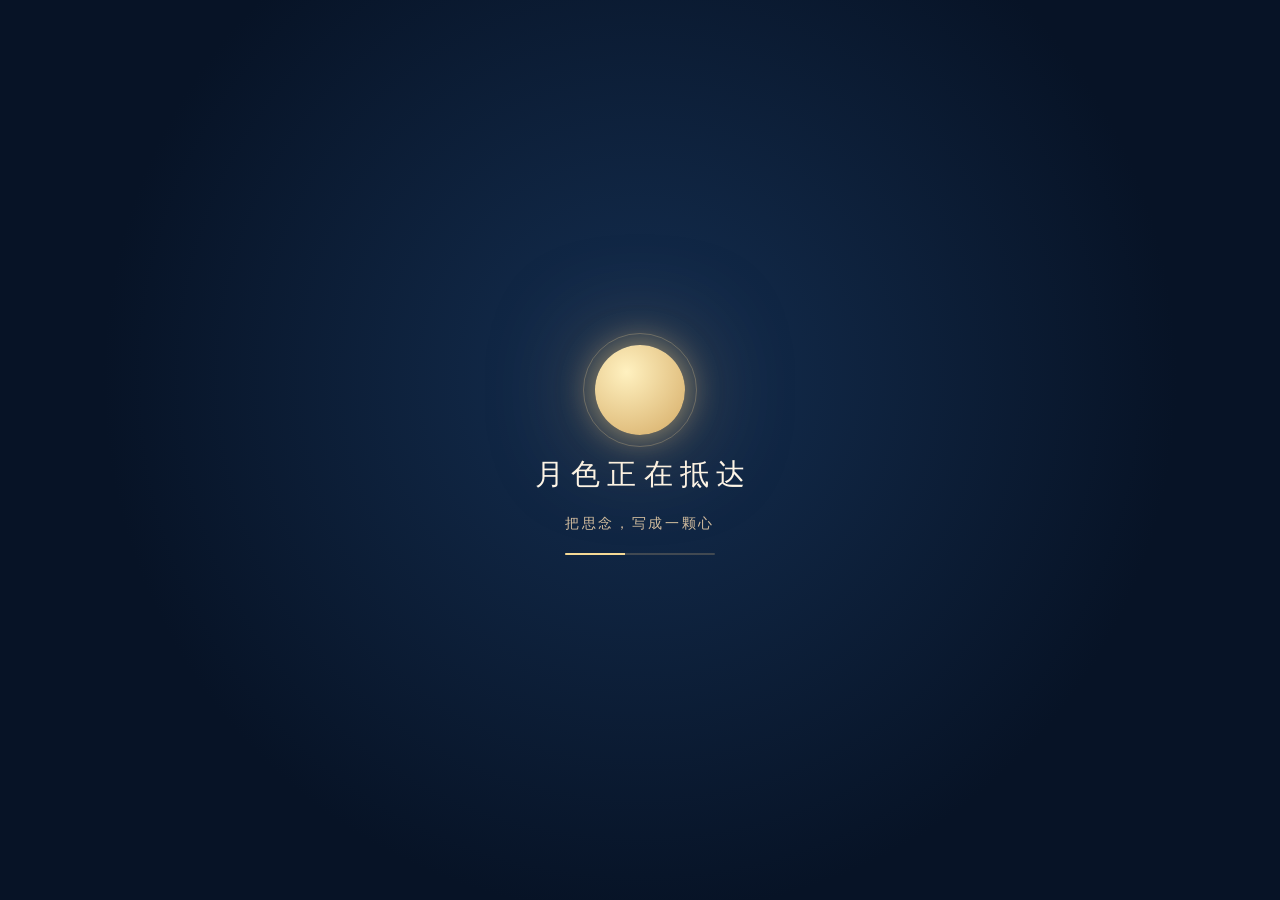
==== mid-autumn-heart/index.html @ 9abc3d29 "Add Mid-Autumn greeting heart site" ====
<!doctype html>
<html lang="zh-CN">
<head>
  <meta charset="utf-8">
  <meta name="viewport" content="width=device-width, initial-scale=1, viewport-fit=cover">
  <meta name="theme-color" content="#071326">
  <meta name="description" content="一轮明月，一颗由中秋祝福组成的心。把这份团圆与思念送给你。">
  <title>月满心间 · 中秋祝福</title>
  <link rel="icon" type="image/svg+xml" href="data:image/svg+xml,%3Csvg xmlns='http://www.w3.org/2000/svg' viewBox='0 0 64 64'%3E%3Crect width='64' height='64' rx='16' fill='%23071326'/%3E%3Ccircle cx='32' cy='32' r='21' fill='%23f6d894'/%3E%3Cpath d='M25 19a19 19 0 1 0 20 29A22 22 0 0 1 25 19Z' fill='%23071326'/%3E%3C/svg%3E">
  <style>
    :root{color-scheme:dark;font-family:"Microsoft YaHei","PingFang SC","Noto Sans CJK SC",system-ui,sans-serif;background:#071326;color:#fff7e9}
    *{box-sizing:border-box}
    html,body{margin:0;min-height:100%}
    body{overflow-x:hidden;background:radial-gradient(ellipse 75% 52% at 50% 41%,#173257 0%,#0b1b34 53%,#071326 100%)}
    button{font:inherit}
    .sky{position:fixed;inset:0;overflow:hidden;pointer-events:none;z-index:0}
    .sky:before,.sky:after{content:"";position:absolute;inset:0;background-image:radial-gradient(2px 2px at 9% 16%,#fff6d9 60%,transparent 100%),radial-gradient(2px 2px at 82% 12%,#fff6d9 60%,transparent 100%),radial-gradient(1px 1px at 31% 30%,#fff 70%,transparent 100%),radial-gradient(2px 2px at 63% 64%,#ffe8ad 60%,transparent 100%),radial-gradient(1px 1px at 91% 76%,#fff 70%,transparent 100%),radial-gradient(2px 2px at 16% 79%,#fff2c7 60%,transparent 100%);background-size:390px 490px;opacity:.48;animation:stars 8s ease-in-out infinite alternate}
    .sky:after{transform:translate(100px,150px) scale(.85);opacity:.24;animation-delay:-4s}
    @keyframes stars{to{opacity:.85;transform:translateY(-9px)}}
    .page{position:relative;z-index:1;min-height:100svh;display:flex;align-items:center;justify-content:center;padding:max(22px,env(safe-area-inset-top)) 18px max(24px,env(safe-area-inset-bottom))}
    .experience{width:min(100%,950px);min-height:min(780px,calc(100svh - 44px));display:flex;flex-direction:column;align-items:center;text-align:center;position:relative}
    .eyebrow{font-size:12px;letter-spacing:.45em;color:#e8ca8c;opacity:.82;margin:0 0 8px;padding-left:.45em}
    h1{font-family:"STKaiti","KaiTi","Kaiti SC",serif;font-size:clamp(38px,6vw,66px);font-weight:500;letter-spacing:.16em;margin:0;padding-left:.16em;text-shadow:0 3px 24px #d4a65077}
    .subtitle{font-size:clamp(13px,2vw,16px);letter-spacing:.2em;color:#e7d6bd;margin:9px 0 0}
    .scene{position:relative;width:min(100%,620px);height:clamp(400px,56vw,510px);margin:auto 0 8px;isolation:isolate}
    .halo{position:absolute;left:50%;top:44%;width:65%;aspect-ratio:1;transform:translate(-50%,-50%);border-radius:50%;background:radial-gradient(circle,#f2dca92e,transparent 68%);filter:blur(12px)}
    .moon{position:absolute;z-index:0;top:5%;left:50%;width:clamp(76px,14vw,126px);aspect-ratio:1;border-radius:50%;transform:translateX(-50%);background:radial-gradient(circle at 36% 31%,#fff4cb,#e9c877 60%,#a47a4b);box-shadow:0 0 24px #f5d99199,0 0 96px #f2cc6d5e;opacity:.86;animation:moon-glow 5s ease-in-out infinite alternate}
    .moon:after{content:"";position:absolute;inset:12% 20% 29% 16%;border-radius:50%;box-shadow:14px 5px 0 7px #e4c07833,31px 24px 0 -1px #ffe9aa36;opacity:.55}
    @keyframes moon-glow{to{box-shadow:0 0 35px #f5d991bb,0 0 115px #f2cc6d7e;transform:translateX(-50%) translateY(-5px)}}
    .heart{position:absolute;inset:0;z-index:2;filter:drop-shadow(0 5px 20px #ff918044)}
    .wish{--r:0deg;position:absolute;left:var(--x);top:var(--y);min-width:68px;max-width:112px;padding:5px 8px;border:1px solid #ffffff71;border-radius:8px;background:var(--bg);color:var(--ink);font-size:clamp(10px,1.65vw,13px);font-weight:700;line-height:1.15;white-space:nowrap;box-shadow:0 4px 13px #06102075,inset 0 1px 0 #ffffffa0;opacity:0;transform:translate(calc(-50% + var(--dx)),calc(-50% + var(--dy))) rotate(calc(var(--r) * 2)) scale(.28);transition:transform .8s cubic-bezier(.17,.85,.25,1.28),opacity .55s ease;transition-delay:var(--delay);will-change:transform,opacity}
    .wish.show{opacity:1;transform:translate(-50%,-50%) rotate(var(--r)) scale(1)}
    .wish.show:hover{z-index:3;transform:translate(-50%,-50%) rotate(0deg) scale(1.12)}
    .wish.pulse{animation:float 3.8s ease-in-out infinite alternate;animation-delay:var(--float-delay)}
    @keyframes float{to{translate:0 -5px;filter:brightness(1.08)}}
    .center-line{position:absolute;z-index:1;top:50%;left:50%;transform:translate(-50%,-50%);width:72%;font-family:"STKaiti","KaiTi","Kaiti SC",serif;font-size:clamp(17px,3.4vw,26px);letter-spacing:.12em;line-height:1.7;color:#fff5d6;text-shadow:0 2px 10px #09192b,0 0 22px #ffcd86;opacity:0;transition:opacity 1.2s ease;pointer-events:none}
    .center-line.show{opacity:1}
    .center-line span{display:block;font-size:.65em;color:#f4dcb0;letter-spacing:.25em}
    .bottom{position:relative;width:100%;display:flex;flex-direction:column;align-items:center;gap:18px;margin-top:auto}
    .featured{height:53px;margin:0;display:grid;place-items:center;font-family:"STKaiti","KaiTi","Kaiti SC",serif;font-size:clamp(19px,3vw,26px);letter-spacing:.08em;color:#ffe7b5;transition:opacity .35s ease,transform .35s ease;text-shadow:0 0 18px #e6aa6877}
    .featured.changing{opacity:0;transform:translateY(8px)}
    .controls{display:flex;gap:12px;justify-content:center;flex-wrap:wrap}
    .control{display:inline-flex;align-items:center;justify-content:center;gap:9px;min-width:126px;min-height:43px;padding:9px 17px;border-radius:999px;border:1px solid #e5c98673;background:#fff5dc13;color:#f8e7c5;cursor:pointer;backdrop-filter:blur(8px);transition:background .2s,transform .2s,border-color .2s}
    .control:hover{background:#f8e1ad30;border-color:#f7d994;transform:translateY(-2px)}
    .control:focus-visible{outline:2px solid #ffe7a5;outline-offset:3px}
    .control svg{width:19px;height:19px;fill:none;stroke:currentColor;stroke-width:1.8;stroke-linecap:round;stroke-linejoin:round}
    .hint{margin:0;color:#baa98f;font-size:12px;letter-spacing:.08em}
    .veil{position:fixed;inset:0;z-index:10;background:radial-gradient(circle at 50% 42%,#142e50,#071326 65%);display:flex;flex-direction:column;align-items:center;justify-content:center;gap:20px;text-align:center;transition:opacity .9s ease,visibility .9s ease}
    .veil.hide{opacity:0;visibility:hidden;pointer-events:none}
    .load-moon{width:90px;height:90px;border-radius:50%;background:radial-gradient(circle at 35% 30%,#fff1c0,#d5ab65);box-shadow:0 0 35px #ffdb8a99,0 0 100px #c3915580;position:relative;animation:loading 2s ease-in-out infinite}
    .load-moon:after{content:"";position:absolute;inset:-12px;border:1px solid #f3d29842;border-radius:50%;animation:ring 2s ease-in-out infinite}
    @keyframes loading{50%{transform:scale(1.09)}}
    @keyframes ring{50%{transform:scale(1.15);opacity:.35}}
    .veil strong{font-family:"STKaiti","KaiTi","Kaiti SC",serif;font-size:29px;letter-spacing:.25em;font-weight:500;padding-left:.25em}
    .veil p{margin:0;color:#d2bd9f;font-size:14px;letter-spacing:.19em}
    .progress{width:150px;height:2px;background:#e5c4863b;overflow:hidden;border-radius:2px}
    .progress:after{content:"";display:block;width:40%;height:100%;background:#f5d995;animation:progress 1.7s ease-in-out infinite}
    @keyframes progress{from{transform:translateX(-100%)}to{transform:translateX(375%)}}
    @media(max-width:600px){.page{padding:24px 8px 20px}.experience{min-height:calc(100svh - 44px)}.scene{height:min(55svh,470px);min-height:330px;margin:15px 0 2px}.moon{top:6%}.wish{min-width:55px;max-width:90px;padding:4px 5px;font-size:10px;border-radius:6px}.center-line{font-size:17px;top:51%}.featured{height:50px;font-size:20px}.bottom{gap:10px}.hint{font-size:11px}.controls{gap:9px}.control{min-width:118px;font-size:13px;padding:8px 13px}}
    @media(max-height:700px){.scene{height:340px;min-height:300px}.experience{min-height:calc(100svh - 40px)}.eyebrow{margin-bottom:2px}.subtitle{margin-top:3px}.bottom{gap:7px}}
    @media(prefers-reduced-motion:reduce){*,*:before,*:after{animation-duration:.01ms!important;animation-iteration-count:1!important;transition-duration:.01ms!important}.wish{opacity:1;transform:translate(-50%,-50%) rotate(var(--r))}.center-line{opacity:1}}
  </style>
</head>
<body>
  <div class="sky" aria-hidden="true"></div>
  <div class="veil" id="veil" aria-live="polite">
    <div class="load-moon" aria-hidden="true"></div>
    <strong>月色正在抵达</strong>
    <p>把思念，写成一颗心</p>
    <div class="progress" aria-hidden="true"></div>
  </div>
  <main class="page">
    <div class="experience">
      <header>
        <p class="eyebrow">MID-AUTUMN FESTIVAL</p>
        <h1>月满心间</h1>
        <p class="subtitle">一颗心，盛满今夜的祝福</p>
      </header>
      <section class="scene" aria-label="逐渐形成爱心形状的中秋祝福语">
        <div class="halo" aria-hidden="true"></div>
        <div class="moon" aria-hidden="true"></div>
        <div class="heart" id="heart" aria-hidden="true"></div>
        <div class="center-line" id="centerLine">但愿人长久<span>千里共婵娟</span></div>
      </section>
      <div class="bottom">
        <p class="featured" id="featured" aria-live="polite">愿月圆，愿人圆，愿心愿皆圆</p>
        <div class="controls">
          <button class="control" id="replay" type="button" aria-label="重新播放爱心祝福动画"><svg viewBox="0 0 24 24" aria-hidden="true"><path d="M4 11a8 8 0 1 1 2.3 6M4 5v6h6"/></svg>再看一次</button>
          <button class="control" id="sound" type="button" aria-pressed="false"><svg viewBox="0 0 24 24" aria-hidden="true"><path d="M11 5 6 9H3v6h3l5 4V5ZM16 9l5 6m0-6-5 6"/></svg><span>开启音效</span></button>
        </div>
        <p class="hint">轻触开启音效 · 把这轮明月送给想念的人</p>
      </div>
    </div>
  </main>
  <script>
    const greetings = [
      '中秋快乐','花好月圆','阖家团圆','月圆人安','平安喜乐','岁岁团圆','月满中秋','喜乐常伴',
      '所愿皆圆','人间好时节','一切顺遂','幸福安康','团团圆圆','月光予你','万事胜意','心有归处',
      '良辰美景','千里共婵娟','长长久久','思念如月','佳节安康','灯火可亲','团圆有时','月色温柔',
      '日日皆欢喜','家人常相伴','心愿都实现','共赏今宵月','月明情更浓','好景常在','团圆美满','自在欢喜',
      '月下皆故人','平安常相随','月色映归途','年年有今夕','好梦皆成真','笑意盈盈','此夜最团圆','山海皆可赴',
      '月光照万家','念念有回响','月圆情意浓','喜乐又一年','把酒话团圆','愿你皆如意','人间小团圆','同看一轮月'
    ];
    const featuredLines = [
      '愿月圆，愿人圆，愿心愿皆圆',
      '今夜月明，把最好的祝福送给你',
      '无论相隔多远，我们共赏一轮月',
      '愿所念之人平安，所盼之事圆满',
      '中秋快乐，岁岁年年常团圆'
    ];
    const colors = [
      ['#ffe8b2','#533620'],['#ffd2ca','#66333b'],['#d8eaff','#264366'],['#d8f4df','#2c5940'],
      ['#f5d8ff','#583760'],['#fff0c8','#63452b'],['#d8f0f4','#315a60']
    ];
    const heart = document.getElementById('heart');
    const veil = document.getElementById('veil');
    const centerLine = document.getElementById('centerLine');
    const featured = document.getElementById('featured');
    const soundButton = document.getElementById('sound');
    let audioContext, soundOn = false, currentRun = 0, timers = [], featureTimer, featureIndex = 0;
    const reduceMotion = matchMedia('(prefers-reduced-motion: reduce)').matches;

    function setTimer(fn, delay){const id=setTimeout(fn,delay);timers.push(id);return id}
    function clearRun(){timers.forEach(clearTimeout);timers=[];clearInterval(featureTimer)}
    function points(){
      const all=[];
      // The classic parametric heart, with two offset rows of wishes for the layered effect.
      for(let ring=0;ring<2;ring++){
        const count=ring===0?24:10;
        for(let i=0;i<count;i++){
          const t=(i/count)*Math.PI*2+(ring?Math.PI/count:0);
          const x=16*Math.pow(Math.sin(t),3);
          const y=13*Math.cos(t)-5*Math.cos(2*t)-2*Math.cos(3*t)-Math.cos(4*t);
          const scale=ring===0?1:.81;
          all.push({x:50+x*scale*2.05,y:49-y*scale*2.02,ring,i});
        }
      }
      return all;
    }
    const locations=points().sort((a,b)=>a.y-b.y || a.x-b.x);
    locations.forEach((point,index)=>{
      const tag=document.createElement('span');
      const palette=colors[(index*3+Math.floor(index/5))%colors.length];
      tag.className='wish';tag.textContent=greetings[index];
      tag.style.setProperty('--x',point.x+'%');tag.style.setProperty('--y',point.y+'%');
      tag.style.setProperty('--dx',((index%4-1.5)*115)+'px');
      tag.style.setProperty('--dy',(index%3===0?-175:175)+'px');
      tag.style.setProperty('--r',((index%7)-3)*3+'deg');
      tag.style.setProperty('--bg',palette[0]);tag.style.setProperty('--ink',palette[1]);
      tag.style.setProperty('--float-delay',-(index%9)*.4+'s');
      heart.appendChild(tag);
    });
    const tags=[...heart.children];
    function chime(note=0){
      if(!soundOn)return;
      try{
        audioContext ||= new (window.AudioContext||window.webkitAudioContext)();
        if(audioContext.state==='suspended')audioContext.resume();
        const now=audioContext.currentTime;
        const oscillator=audioContext.createOscillator();
        const gain=audioContext.createGain();
        oscillator.type='sine';oscillator.frequency.setValueAtTime([523.25,659.25,783.99,1046.5][note%4],now);
        gain.gain.setValueAtTime(.0001,now);gain.gain.exponentialRampToValueAtTime(.045,now+.02);gain.gain.exponentialRampToValueAtTime(.0001,now+.75);
        oscillator.connect(gain).connect(audioContext.destination);oscillator.start(now);oscillator.stop(now+.78);
      }catch(e){soundOn=false;updateSoundButton()}
    }
    function play(){
      clearRun();const run=++currentRun;centerLine.classList.remove('show');
      tags.forEach(tag=>{tag.classList.remove('show','pulse');tag.style.setProperty('--delay','0ms')});
      // Let the browser paint the reset state before beginning another reveal.
      requestAnimationFrame(()=>requestAnimationFrame(()=>{
        if(run!==currentRun)return;
        tags.forEach((tag,index)=>{
          setTimer(()=>{if(run!==currentRun)return;tag.classList.add('show');if(index%6===0)chime(index/6|0)},reduceMotion?0:index*64);
        });
        setTimer(()=>{centerLine.classList.add('show');tags.forEach(tag=>tag.classList.add('pulse'));chime(3)},reduceMotion?0:tags.length*64+450);
      }));
      featureIndex=0;featured.textContent=featuredLines[0];featured.classList.remove('changing');
      featureTimer=setInterval(()=>{featured.classList.add('changing');setTimer(()=>{featureIndex=(featureIndex+1)%featuredLines.length;featured.textContent=featuredLines[featureIndex];featured.classList.remove('changing');chime(featureIndex)},340)},5200);
    }
    function updateSoundButton(){
      soundButton.setAttribute('aria-pressed',String(soundOn));
      soundButton.querySelector('span').textContent=soundOn?'关闭音效':'开启音效';
      soundButton.querySelector('svg').innerHTML=soundOn?'<path d="M11 5 6 9H3v6h3l5 4V5ZM15 9a4 4 0 0 1 0 6m3-9a8 8 0 0 1 0 12"/>':'<path d="M11 5 6 9H3v6h3l5 4V5ZM16 9l5 6m0-6-5 6"/>';
    }
    soundButton.addEventListener('click',()=>{soundOn=!soundOn;updateSoundButton();if(soundOn)chime(0)});
    document.getElementById('replay').addEventListener('click',()=>{chime(1);play()});
    window.addEventListener('load',()=>setTimeout(()=>{veil.classList.add('hide');play()},reduceMotion?100:1900));
  </script>
</body>
</html>
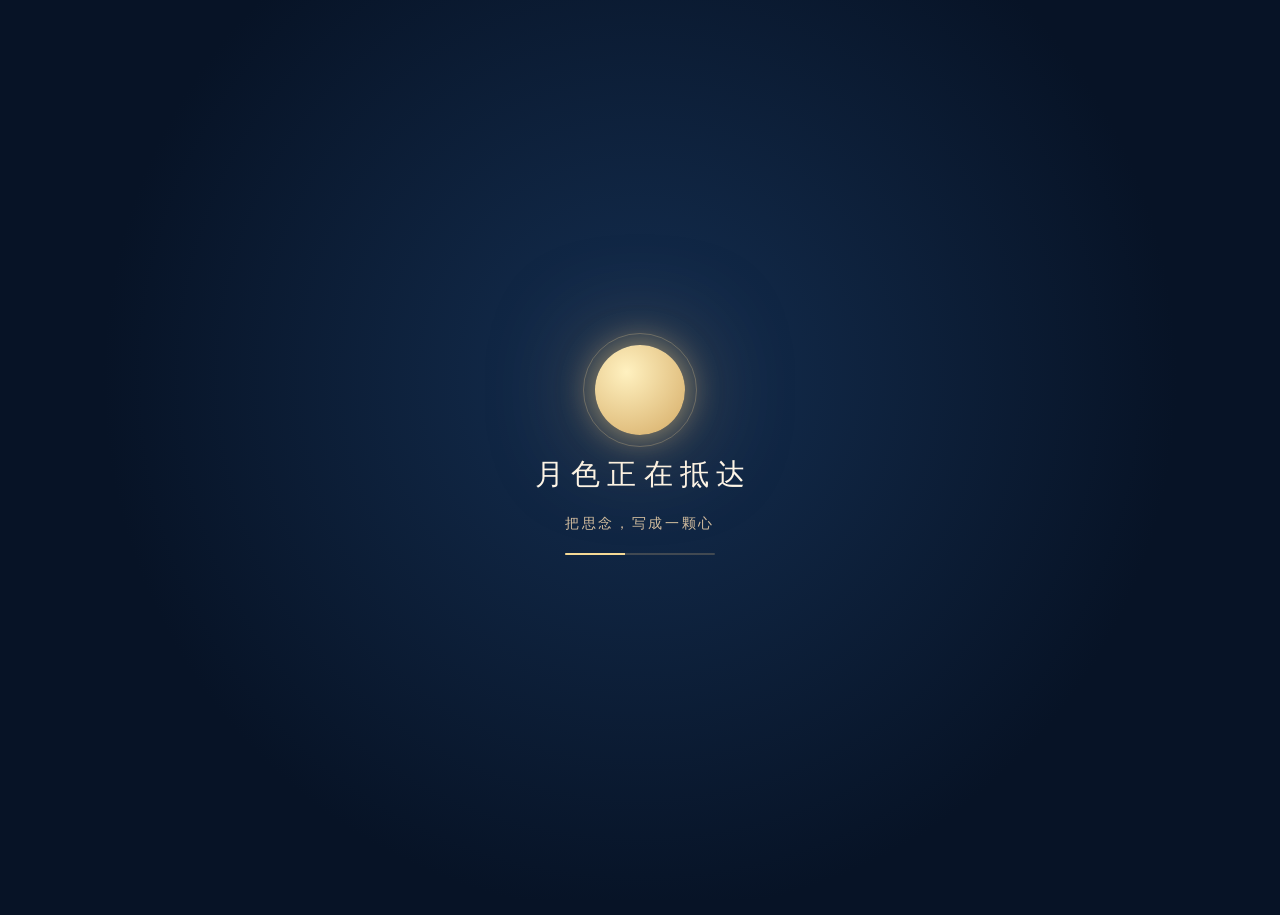
==== commit f0cd3ff9: "Enlarge Mid-Autumn wish heart and refine sound" ====
--- a/mid-autumn-heart/index.html
+++ b/mid-autumn-heart/index.html
@@ -4,8 +4,8 @@
   <meta charset="utf-8">
   <meta name="viewport" content="width=device-width, initial-scale=1, viewport-fit=cover">
   <meta name="theme-color" content="#071326">
-  <meta name="description" content="一轮明月，一颗由中秋祝福组成的心。把这份团圆与思念送给你。">
-  <title>月满心间 · 中秋祝福</title>
+  <meta name="description" content="今夜共婵娟：中秋祝福语汇成一颗会发光的心，把团圆与思念送给你。">
+  <title>今夜共婵娟 · 中秋祝福</title>
   <link rel="icon" type="image/svg+xml" href="data:image/svg+xml,%3Csvg xmlns='http://www.w3.org/2000/svg' viewBox='0 0 64 64'%3E%3Crect width='64' height='64' rx='16' fill='%23071326'/%3E%3Ccircle cx='32' cy='32' r='21' fill='%23f6d894'/%3E%3Cpath d='M25 19a19 19 0 1 0 20 29A22 22 0 0 1 25 19Z' fill='%23071326'/%3E%3C/svg%3E">
   <style>
     :root{color-scheme:dark;font-family:"Microsoft YaHei","PingFang SC","Noto Sans CJK SC",system-ui,sans-serif;background:#071326;color:#fff7e9}
@@ -22,18 +22,19 @@
     .eyebrow{font-size:12px;letter-spacing:.45em;color:#e8ca8c;opacity:.82;margin:0 0 8px;padding-left:.45em}
     h1{font-family:"STKaiti","KaiTi","Kaiti SC",serif;font-size:clamp(38px,6vw,66px);font-weight:500;letter-spacing:.16em;margin:0;padding-left:.16em;text-shadow:0 3px 24px #d4a65077}
     .subtitle{font-size:clamp(13px,2vw,16px);letter-spacing:.2em;color:#e7d6bd;margin:9px 0 0}
-    .scene{position:relative;width:min(100%,620px);height:clamp(400px,56vw,510px);margin:auto 0 8px;isolation:isolate}
+    .scene{position:relative;width:min(100%,720px);height:clamp(440px,60vw,570px);margin:auto 0 8px;isolation:isolate;perspective:850px}
     .halo{position:absolute;left:50%;top:44%;width:65%;aspect-ratio:1;transform:translate(-50%,-50%);border-radius:50%;background:radial-gradient(circle,#f2dca92e,transparent 68%);filter:blur(12px)}
     .moon{position:absolute;z-index:0;top:5%;left:50%;width:clamp(76px,14vw,126px);aspect-ratio:1;border-radius:50%;transform:translateX(-50%);background:radial-gradient(circle at 36% 31%,#fff4cb,#e9c877 60%,#a47a4b);box-shadow:0 0 24px #f5d99199,0 0 96px #f2cc6d5e;opacity:.86;animation:moon-glow 5s ease-in-out infinite alternate}
     .moon:after{content:"";position:absolute;inset:12% 20% 29% 16%;border-radius:50%;box-shadow:14px 5px 0 7px #e4c07833,31px 24px 0 -1px #ffe9aa36;opacity:.55}
     @keyframes moon-glow{to{box-shadow:0 0 35px #f5d991bb,0 0 115px #f2cc6d7e;transform:translateX(-50%) translateY(-5px)}}
-    .heart{position:absolute;inset:0;z-index:2;filter:drop-shadow(0 5px 20px #ff918044)}
-    .wish{--r:0deg;position:absolute;left:var(--x);top:var(--y);min-width:68px;max-width:112px;padding:5px 8px;border:1px solid #ffffff71;border-radius:8px;background:var(--bg);color:var(--ink);font-size:clamp(10px,1.65vw,13px);font-weight:700;line-height:1.15;white-space:nowrap;box-shadow:0 4px 13px #06102075,inset 0 1px 0 #ffffffa0;opacity:0;transform:translate(calc(-50% + var(--dx)),calc(-50% + var(--dy))) rotate(calc(var(--r) * 2)) scale(.28);transition:transform .8s cubic-bezier(.17,.85,.25,1.28),opacity .55s ease;transition-delay:var(--delay);will-change:transform,opacity}
-    .wish.show{opacity:1;transform:translate(-50%,-50%) rotate(var(--r)) scale(1)}
-    .wish.show:hover{z-index:3;transform:translate(-50%,-50%) rotate(0deg) scale(1.12)}
+    .heart{position:absolute;inset:0;z-index:2;transform-style:preserve-3d;filter:drop-shadow(0 8px 26px #ff91805c)}
+    .wish{--r:0deg;--tilt:0deg;--depth:0px;--size:1;position:absolute;left:var(--x);top:var(--y);min-width:68px;max-width:112px;padding:5px 8px;border:1px solid #ffffff9e;border-radius:8px;background:linear-gradient(145deg,#ffffff85,transparent 43%),var(--bg);color:var(--ink);font-size:clamp(10px,1.65vw,13px);font-weight:700;line-height:1.15;white-space:nowrap;box-shadow:1px 2px 0 #ffffff6b,4px 5px 0 #6d4b5466,8px 13px 21px #0610209c,inset 0 1px 0 #fffbdc;opacity:0;backface-visibility:hidden;transform:translate(calc(-50% + var(--dx)),calc(-50% + var(--dy))) rotate(calc(var(--r) * 2)) translateZ(-150px) scale(.28);transition:transform .88s cubic-bezier(.17,.85,.25,1.24),opacity .55s ease;will-change:transform,opacity}
+    .wish.show{opacity:1;transform:translate(-50%,-50%) rotate(var(--r)) rotateY(var(--tilt)) translateZ(var(--depth)) scale(var(--size))}
+    .wish.show:hover{z-index:5;transform:translate(-50%,-50%) rotate(0deg) rotateY(0deg) translateZ(70px) scale(1.13)}
+    .wish.ambient.show{opacity:.62}
     .wish.pulse{animation:float 3.8s ease-in-out infinite alternate;animation-delay:var(--float-delay)}
     @keyframes float{to{translate:0 -5px;filter:brightness(1.08)}}
-    .center-line{position:absolute;z-index:1;top:50%;left:50%;transform:translate(-50%,-50%);width:72%;font-family:"STKaiti","KaiTi","Kaiti SC",serif;font-size:clamp(17px,3.4vw,26px);letter-spacing:.12em;line-height:1.7;color:#fff5d6;text-shadow:0 2px 10px #09192b,0 0 22px #ffcd86;opacity:0;transition:opacity 1.2s ease;pointer-events:none}
+    .center-line{position:absolute;z-index:3;top:50%;left:50%;transform:translate(-50%,-50%);width:72%;font-family:"STKaiti","KaiTi","Kaiti SC",serif;font-size:clamp(17px,3.4vw,26px);letter-spacing:.12em;line-height:1.7;color:#fff5d6;text-shadow:0 2px 10px #09192b,0 0 22px #ffcd86;opacity:0;transition:opacity 1.2s ease;pointer-events:none}
     .center-line.show{opacity:1}
     .center-line span{display:block;font-size:.65em;color:#f4dcb0;letter-spacing:.25em}
     .bottom{position:relative;width:100%;display:flex;flex-direction:column;align-items:center;gap:18px;margin-top:auto}
@@ -56,9 +57,9 @@
     .progress{width:150px;height:2px;background:#e5c4863b;overflow:hidden;border-radius:2px}
     .progress:after{content:"";display:block;width:40%;height:100%;background:#f5d995;animation:progress 1.7s ease-in-out infinite}
     @keyframes progress{from{transform:translateX(-100%)}to{transform:translateX(375%)}}
-    @media(max-width:600px){.page{padding:24px 8px 20px}.experience{min-height:calc(100svh - 44px)}.scene{height:min(55svh,470px);min-height:330px;margin:15px 0 2px}.moon{top:6%}.wish{min-width:55px;max-width:90px;padding:4px 5px;font-size:10px;border-radius:6px}.center-line{font-size:17px;top:51%}.featured{height:50px;font-size:20px}.bottom{gap:10px}.hint{font-size:11px}.controls{gap:9px}.control{min-width:118px;font-size:13px;padding:8px 13px}}
+    @media(max-width:600px){.page{padding:24px 8px 20px}.experience{min-height:calc(100svh - 44px)}.scene{height:min(61svh,520px);min-height:365px;margin:10px 0 2px}.moon{top:3%}.wish{min-width:55px;max-width:88px;padding:4px 5px;font-size:10px;border-radius:6px}.wish.ambient{display:none}.center-line{font-size:17px;top:51%}.featured{height:50px;font-size:20px}.bottom{gap:10px}.hint{font-size:11px}.controls{gap:9px}.control{min-width:118px;font-size:13px;padding:8px 13px}}
     @media(max-height:700px){.scene{height:340px;min-height:300px}.experience{min-height:calc(100svh - 40px)}.eyebrow{margin-bottom:2px}.subtitle{margin-top:3px}.bottom{gap:7px}}
-    @media(prefers-reduced-motion:reduce){*,*:before,*:after{animation-duration:.01ms!important;animation-iteration-count:1!important;transition-duration:.01ms!important}.wish{opacity:1;transform:translate(-50%,-50%) rotate(var(--r))}.center-line{opacity:1}}
+    @media(prefers-reduced-motion:reduce){*,*:before,*:after{animation-duration:.01ms!important;animation-iteration-count:1!important;transition-duration:.01ms!important}.wish{opacity:1;transform:translate(-50%,-50%) rotate(var(--r)) rotateY(var(--tilt)) translateZ(var(--depth)) scale(var(--size))}.center-line{opacity:1}}
   </style>
 </head>
 <body>
@@ -73,8 +74,8 @@
     <div class="experience">
       <header>
         <p class="eyebrow">MID-AUTUMN FESTIVAL</p>
-        <h1>月满心间</h1>
-        <p class="subtitle">一颗心，盛满今夜的祝福</p>
+        <h1>今夜共婵娟</h1>
+        <p class="subtitle">把今夜的祝福，送到你心上</p>
       </header>
       <section class="scene" aria-label="逐渐形成爱心形状的中秋祝福语">
         <div class="halo" aria-hidden="true"></div>
@@ -99,7 +100,9 @@
       '良辰美景','千里共婵娟','长长久久','思念如月','佳节安康','灯火可亲','团圆有时','月色温柔',
       '日日皆欢喜','家人常相伴','心愿都实现','共赏今宵月','月明情更浓','好景常在','团圆美满','自在欢喜',
       '月下皆故人','平安常相随','月色映归途','年年有今夕','好梦皆成真','笑意盈盈','此夜最团圆','山海皆可赴',
-      '月光照万家','念念有回响','月圆情意浓','喜乐又一年','把酒话团圆','愿你皆如意','人间小团圆','同看一轮月'
+      '月光照万家','念念有回响','月圆情意浓','喜乐又一年','把酒话团圆','愿你皆如意','人间小团圆','同看一轮月',
+      '明月照归途','家和万事兴','相逢正当时','今宵月更明','团圆在心间','好时光常在','明月伴你行','心中有暖阳',
+      '共此好月色','好事如月圆','温柔予家人','月下话家常','日日有好梦','岁月皆安然','团圆满人间','一生皆顺意'
     ];
     const featuredLines = [
       '愿月圆，愿人圆，愿心愿皆圆',
@@ -117,22 +120,23 @@
     const centerLine = document.getElementById('centerLine');
     const featured = document.getElementById('featured');
     const soundButton = document.getElementById('sound');
-    let audioContext, soundOn = false, currentRun = 0, timers = [], featureTimer, featureIndex = 0;
+    let audioContext, audioBus, masterGain, melodyTimer, melodyStep = 0;
+    let soundOn = false, currentRun = 0, timers = [], featureTimer, featureIndex = 0;
     const reduceMotion = matchMedia('(prefers-reduced-motion: reduce)').matches;
 
     function setTimer(fn, delay){const id=setTimeout(fn,delay);timers.push(id);return id}
     function clearRun(){timers.forEach(clearTimeout);timers=[];clearInterval(featureTimer)}
     function points(){
       const all=[];
-      // The classic parametric heart, with two offset rows of wishes for the layered effect.
-      for(let ring=0;ring<2;ring++){
-        const count=ring===0?24:10;
+      // A full-size heart, a recessed heart, and a faint halo of distant wishes.
+      for(let ring=0;ring<3;ring++){
+        const count=[26,14,12][ring];
         for(let i=0;i<count;i++){
           const t=(i/count)*Math.PI*2+(ring?Math.PI/count:0);
           const x=16*Math.pow(Math.sin(t),3);
           const y=13*Math.cos(t)-5*Math.cos(2*t)-2*Math.cos(3*t)-Math.cos(4*t);
-          const scale=ring===0?1:.81;
-          all.push({x:50+x*scale*2.05,y:49-y*scale*2.02,ring,i});
+          const scale=[1,.78,1.08][ring];
+          all.push({x:50+x*scale*2.16,y:49-y*scale*2.18,ring,i});
         }
       }
       return all;
@@ -141,28 +145,50 @@
     locations.forEach((point,index)=>{
       const tag=document.createElement('span');
       const palette=colors[(index*3+Math.floor(index/5))%colors.length];
-      tag.className='wish';tag.textContent=greetings[index];
+      tag.className='wish'+(point.ring===2?' ambient':'');tag.textContent=greetings[index];
       tag.style.setProperty('--x',point.x+'%');tag.style.setProperty('--y',point.y+'%');
       tag.style.setProperty('--dx',((index%4-1.5)*115)+'px');
       tag.style.setProperty('--dy',(index%3===0?-175:175)+'px');
       tag.style.setProperty('--r',((index%7)-3)*3+'deg');
+      tag.style.setProperty('--tilt',((index%5)-2)*5+'deg');
+      tag.style.setProperty('--depth',[28,-32,-105][point.ring]+'px');
+      tag.style.setProperty('--size',[1,.9,.74][point.ring]);
       tag.style.setProperty('--bg',palette[0]);tag.style.setProperty('--ink',palette[1]);
       tag.style.setProperty('--float-delay',-(index%9)*.4+'s');
       heart.appendChild(tag);
     });
     const tags=[...heart.children];
-    function chime(note=0){
+    function initAudio(){
+      if(audioContext){audioContext.resume();masterGain.gain.setTargetAtTime(.72,audioContext.currentTime,.08);return}
+      audioContext=new (window.AudioContext||window.webkitAudioContext)();
+      masterGain=audioContext.createGain();masterGain.gain.value=.72;masterGain.connect(audioContext.destination);
+      audioBus=audioContext.createGain();audioBus.connect(masterGain);
+      const delay=audioContext.createDelay(.8);delay.delayTime.value=.27;
+      const feedback=audioContext.createGain();feedback.gain.value=.19;
+      const wet=audioContext.createGain();wet.gain.value=.22;
+      audioBus.connect(delay);delay.connect(feedback);feedback.connect(delay);delay.connect(wet);wet.connect(masterGain);
+    }
+    function chime(note=0,volume=.024){
       if(!soundOn)return;
       try{
-        audioContext ||= new (window.AudioContext||window.webkitAudioContext)();
-        if(audioContext.state==='suspended')audioContext.resume();
+        initAudio();
         const now=audioContext.currentTime;
-        const oscillator=audioContext.createOscillator();
-        const gain=audioContext.createGain();
-        oscillator.type='sine';oscillator.frequency.setValueAtTime([523.25,659.25,783.99,1046.5][note%4],now);
-        gain.gain.setValueAtTime(.0001,now);gain.gain.exponentialRampToValueAtTime(.045,now+.02);gain.gain.exponentialRampToValueAtTime(.0001,now+.75);
-        oscillator.connect(gain).connect(audioContext.destination);oscillator.start(now);oscillator.stop(now+.78);
-      }catch(e){soundOn=false;updateSoundButton()}
+        const frequency=[392,440,523.25,587.33,659.25,783.99][note%6];
+        const noteGain=audioContext.createGain();
+        const filter=audioContext.createBiquadFilter();filter.type='lowpass';filter.frequency.value=1900;
+        noteGain.gain.setValueAtTime(.0001,now);
+        noteGain.gain.exponentialRampToValueAtTime(volume,now+.035);
+        noteGain.gain.exponentialRampToValueAtTime(.0001,now+1.35);
+        const primary=audioContext.createOscillator();primary.type='sine';primary.frequency.value=frequency;
+        const overtone=audioContext.createOscillator();overtone.type='triangle';overtone.frequency.value=frequency*2;
+        const overtoneGain=audioContext.createGain();overtoneGain.gain.value=.13;
+        primary.connect(filter);overtone.connect(overtoneGain).connect(filter);filter.connect(noteGain).connect(audioBus);
+        primary.start(now);overtone.start(now);primary.stop(now+1.4);overtone.stop(now+1.4);
+      }catch(e){soundOn=false;clearInterval(melodyTimer);updateSoundButton()}
+    }
+    function startMelody(){
+      clearInterval(melodyTimer);
+      melodyTimer=setInterval(()=>chime([0,2,3,5,4,2,1,3][melodyStep++%8],.012),1550);
     }
     function play(){
       clearRun();const run=++currentRun;centerLine.classList.remove('show');
@@ -171,20 +197,25 @@
       requestAnimationFrame(()=>requestAnimationFrame(()=>{
         if(run!==currentRun)return;
         tags.forEach((tag,index)=>{
-          setTimer(()=>{if(run!==currentRun)return;tag.classList.add('show');if(index%6===0)chime(index/6|0)},reduceMotion?0:index*64);
+          setTimer(()=>{if(run!==currentRun)return;tag.classList.add('show');if(index%7===0)chime(index/7|0,.018)},reduceMotion?0:index*58);
         });
-        setTimer(()=>{centerLine.classList.add('show');tags.forEach(tag=>tag.classList.add('pulse'));chime(3)},reduceMotion?0:tags.length*64+450);
+        setTimer(()=>{centerLine.classList.add('show');tags.forEach(tag=>tag.classList.add('pulse'));chime(3,.028)},reduceMotion?0:tags.length*58+450);
       }));
       featureIndex=0;featured.textContent=featuredLines[0];featured.classList.remove('changing');
-      featureTimer=setInterval(()=>{featured.classList.add('changing');setTimer(()=>{featureIndex=(featureIndex+1)%featuredLines.length;featured.textContent=featuredLines[featureIndex];featured.classList.remove('changing');chime(featureIndex)},340)},5200);
+      featureTimer=setInterval(()=>{featured.classList.add('changing');setTimer(()=>{featureIndex=(featureIndex+1)%featuredLines.length;featured.textContent=featuredLines[featureIndex];featured.classList.remove('changing');chime(featureIndex,.016)},340)},5200);
     }
     function updateSoundButton(){
       soundButton.setAttribute('aria-pressed',String(soundOn));
       soundButton.querySelector('span').textContent=soundOn?'关闭音效':'开启音效';
       soundButton.querySelector('svg').innerHTML=soundOn?'<path d="M11 5 6 9H3v6h3l5 4V5ZM15 9a4 4 0 0 1 0 6m3-9a8 8 0 0 1 0 12"/>':'<path d="M11 5 6 9H3v6h3l5 4V5ZM16 9l5 6m0-6-5 6"/>';
     }
-    soundButton.addEventListener('click',()=>{soundOn=!soundOn;updateSoundButton();if(soundOn)chime(0)});
-    document.getElementById('replay').addEventListener('click',()=>{chime(1);play()});
+    soundButton.addEventListener('click',()=>{
+      soundOn=!soundOn;
+      if(soundOn){chime(0,.024);startMelody()}
+      else{clearInterval(melodyTimer);masterGain?.gain.setTargetAtTime(0,audioContext.currentTime,.06)}
+      updateSoundButton();
+    });
+    document.getElementById('replay').addEventListener('click',()=>{chime(1,.024);play()});
     window.addEventListener('load',()=>setTimeout(()=>{veil.classList.add('hide');play()},reduceMotion?100:1900));
   </script>
 </body>
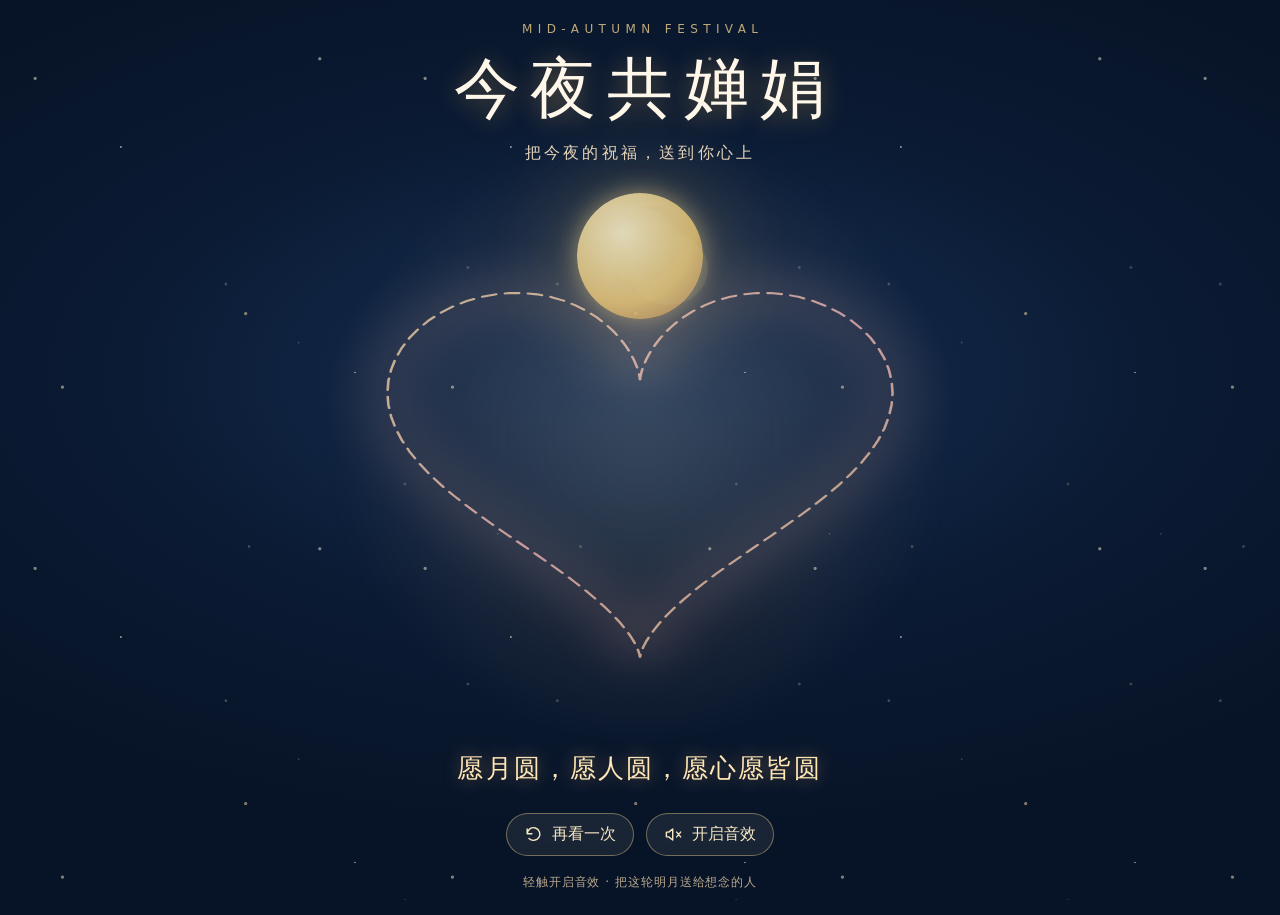
==== commit 9932b145: "Expand Mid-Autumn heart to 100 wishes with richer motion and music" ====
--- a/mid-autumn-heart/index.html
+++ b/mid-autumn-heart/index.html
@@ -23,15 +23,26 @@
     h1{font-family:"STKaiti","KaiTi","Kaiti SC",serif;font-size:clamp(38px,6vw,66px);font-weight:500;letter-spacing:.16em;margin:0;padding-left:.16em;text-shadow:0 3px 24px #d4a65077}
     .subtitle{font-size:clamp(13px,2vw,16px);letter-spacing:.2em;color:#e7d6bd;margin:9px 0 0}
     .scene{position:relative;width:min(100%,720px);height:clamp(440px,60vw,570px);margin:auto 0 8px;isolation:isolate;perspective:850px}
-    .halo{position:absolute;left:50%;top:44%;width:65%;aspect-ratio:1;transform:translate(-50%,-50%);border-radius:50%;background:radial-gradient(circle,#f2dca92e,transparent 68%);filter:blur(12px)}
+    .halo{position:absolute;left:50%;top:48%;width:85%;aspect-ratio:1;transform:translate(-50%,-50%);border-radius:50%;background:radial-gradient(circle,#f2dca927,#f6b47912 45%,transparent 72%);filter:blur(14px);animation:halo-breathe 7s ease-in-out infinite alternate}
+    @keyframes halo-breathe{to{opacity:.65;scale:1.07}}
     .moon{position:absolute;z-index:0;top:5%;left:50%;width:clamp(76px,14vw,126px);aspect-ratio:1;border-radius:50%;transform:translateX(-50%);background:radial-gradient(circle at 36% 31%,#fff4cb,#e9c877 60%,#a47a4b);box-shadow:0 0 24px #f5d99199,0 0 96px #f2cc6d5e;opacity:.86;animation:moon-glow 5s ease-in-out infinite alternate}
     .moon:after{content:"";position:absolute;inset:12% 20% 29% 16%;border-radius:50%;box-shadow:14px 5px 0 7px #e4c07833,31px 24px 0 -1px #ffe9aa36;opacity:.55}
     @keyframes moon-glow{to{box-shadow:0 0 35px #f5d991bb,0 0 115px #f2cc6d7e;transform:translateX(-50%) translateY(-5px)}}
+    .heart-ribbon{position:absolute;inset:0;width:100%;height:100%;z-index:1;overflow:visible;pointer-events:none}
+    .heart-ribbon .glow{fill:none;stroke:#f7b9a5;stroke-width:1.9;opacity:.42;filter:blur(4px)}
+    .heart-ribbon .line{fill:none;stroke:url(#heartGold);stroke-width:.36;stroke-linecap:round;stroke-dasharray:2 1.2;opacity:.72;animation:ribbon-flow 17s linear infinite}
+    @keyframes ribbon-flow{to{stroke-dashoffset:-72}}
+    .spark-field{position:absolute;inset:0;z-index:2;pointer-events:none}
+    .spark{position:absolute;left:var(--x);top:var(--y);width:var(--s);height:var(--s);border-radius:50%;background:#fff6ca;box-shadow:0 0 6px 2px #f9d8948c,0 0 16px #f8b48187;opacity:0;animation:spark-drift var(--life) ease-in-out infinite;animation-delay:var(--delay)}
+    @keyframes spark-drift{0%,100%{opacity:0;transform:translate(0,7px) scale(.55)}40%{opacity:.8;transform:translate(var(--dx),-7px) scale(1)}70%{opacity:.28;transform:translate(var(--dx),-17px) scale(.7)}}
     .heart{position:absolute;inset:0;z-index:2;transform-style:preserve-3d;filter:drop-shadow(0 8px 26px #ff91805c)}
-    .wish{--r:0deg;--tilt:0deg;--depth:0px;--size:1;position:absolute;left:var(--x);top:var(--y);min-width:68px;max-width:112px;padding:5px 8px;border:1px solid #ffffff9e;border-radius:8px;background:linear-gradient(145deg,#ffffff85,transparent 43%),var(--bg);color:var(--ink);font-size:clamp(10px,1.65vw,13px);font-weight:700;line-height:1.15;white-space:nowrap;box-shadow:1px 2px 0 #ffffff6b,4px 5px 0 #6d4b5466,8px 13px 21px #0610209c,inset 0 1px 0 #fffbdc;opacity:0;backface-visibility:hidden;transform:translate(calc(-50% + var(--dx)),calc(-50% + var(--dy))) rotate(calc(var(--r) * 2)) translateZ(-150px) scale(.28);transition:transform .88s cubic-bezier(.17,.85,.25,1.24),opacity .55s ease;will-change:transform,opacity}
+    .wish{--r:0deg;--tilt:0deg;--depth:0px;--size:1;position:absolute;left:var(--x);top:var(--y);min-width:68px;max-width:112px;padding:5px 8px;border:1px solid #ffffff9e;border-radius:8px;background:linear-gradient(145deg,#ffffff85,transparent 43%),var(--bg);color:var(--ink);font-size:clamp(10px,1.65vw,13px);font-weight:700;line-height:1.15;white-space:nowrap;box-shadow:1px 2px 0 #ffffff6b,4px 5px 0 #6d4b5466,8px 13px 21px #0610209c,inset 0 1px 0 #fffbdc;opacity:0;backface-visibility:hidden;transform:translate(calc(-50% + var(--dx)),calc(-50% + var(--dy))) rotate(calc(var(--r) * 2)) translateZ(-150px) scale(.28);transition:transform .96s cubic-bezier(.18,.78,.22,1),opacity .68s ease;will-change:transform,opacity}
     .wish.show{opacity:1;transform:translate(-50%,-50%) rotate(var(--r)) rotateY(var(--tilt)) translateZ(var(--depth)) scale(var(--size))}
     .wish.show:hover{z-index:5;transform:translate(-50%,-50%) rotate(0deg) rotateY(0deg) translateZ(70px) scale(1.13)}
-    .wish.ambient.show{opacity:.62}
+    .wish.spotlit.show{z-index:4;transform:translate(-50%,-50%) rotate(0deg) rotateY(0deg) translateZ(82px) scale(1.17);box-shadow:0 0 0 1px #fff0c0,0 0 23px #ffcf88a6,8px 16px 24px #061020a6}
+    .wish.inner.show{opacity:.89}
+    .wish.core.show{opacity:.78}
+    .wish.ambient.show{opacity:.53}
     .wish.pulse{animation:float 3.8s ease-in-out infinite alternate;animation-delay:var(--float-delay)}
     @keyframes float{to{translate:0 -5px;filter:brightness(1.08)}}
     .center-line{position:absolute;z-index:3;top:50%;left:50%;transform:translate(-50%,-50%);width:72%;font-family:"STKaiti","KaiTi","Kaiti SC",serif;font-size:clamp(17px,3.4vw,26px);letter-spacing:.12em;line-height:1.7;color:#fff5d6;text-shadow:0 2px 10px #09192b,0 0 22px #ffcd86;opacity:0;transition:opacity 1.2s ease;pointer-events:none}
@@ -57,7 +68,8 @@
     .progress{width:150px;height:2px;background:#e5c4863b;overflow:hidden;border-radius:2px}
     .progress:after{content:"";display:block;width:40%;height:100%;background:#f5d995;animation:progress 1.7s ease-in-out infinite}
     @keyframes progress{from{transform:translateX(-100%)}to{transform:translateX(375%)}}
-    @media(max-width:600px){.page{padding:24px 8px 20px}.experience{min-height:calc(100svh - 44px)}.scene{height:min(61svh,520px);min-height:365px;margin:10px 0 2px}.moon{top:3%}.wish{min-width:55px;max-width:88px;padding:4px 5px;font-size:10px;border-radius:6px}.wish.ambient{display:none}.center-line{font-size:17px;top:51%}.featured{height:50px;font-size:20px}.bottom{gap:10px}.hint{font-size:11px}.controls{gap:9px}.control{min-width:118px;font-size:13px;padding:8px 13px}}
+    @media(max-width:600px){.page{padding:24px 8px 20px}.experience{min-height:calc(100svh - 44px)}.scene{height:min(61svh,520px);min-height:365px;margin:10px 0 2px}.moon{top:3%}.wish{min-width:55px;max-width:88px;padding:4px 5px;font-size:10px;border-radius:6px}.wish.ambient.show{opacity:.45}.center-line{font-size:17px;top:51%}.featured{height:50px;font-size:20px}.bottom{gap:10px}.hint{font-size:11px}.controls{gap:9px}.control{min-width:118px;font-size:13px;padding:8px 13px}}
+    @media(max-width:350px){.wish.core,.wish.ambient{display:none}}
     @media(max-height:700px){.scene{height:340px;min-height:300px}.experience{min-height:calc(100svh - 40px)}.eyebrow{margin-bottom:2px}.subtitle{margin-top:3px}.bottom{gap:7px}}
     @media(prefers-reduced-motion:reduce){*,*:before,*:after{animation-duration:.01ms!important;animation-iteration-count:1!important;transition-duration:.01ms!important}.wish{opacity:1;transform:translate(-50%,-50%) rotate(var(--r)) rotateY(var(--tilt)) translateZ(var(--depth)) scale(var(--size))}.center-line{opacity:1}}
   </style>
@@ -80,6 +92,8 @@
       <section class="scene" aria-label="逐渐形成爱心形状的中秋祝福语">
         <div class="halo" aria-hidden="true"></div>
         <div class="moon" aria-hidden="true"></div>
+        <svg class="heart-ribbon" viewBox="0 0 100 100" preserveAspectRatio="none" aria-hidden="true"><defs><linearGradient id="heartGold" x1="0" y1="0" x2="1" y2="1"><stop stop-color="#ffe3aa"/><stop offset=".5" stop-color="#ffc0bc"/><stop offset="1" stop-color="#f4d993"/></linearGradient></defs><path class="glow" id="ribbonGlow"/><path class="line" id="ribbonLine"/></svg>
+        <div class="spark-field" id="sparkField" aria-hidden="true"></div>
         <div class="heart" id="heart" aria-hidden="true"></div>
         <div class="center-line" id="centerLine">但愿人长久<span>千里共婵娟</span></div>
       </section>
@@ -102,7 +116,12 @@
       '月下皆故人','平安常相随','月色映归途','年年有今夕','好梦皆成真','笑意盈盈','此夜最团圆','山海皆可赴',
       '月光照万家','念念有回响','月圆情意浓','喜乐又一年','把酒话团圆','愿你皆如意','人间小团圆','同看一轮月',
       '明月照归途','家和万事兴','相逢正当时','今宵月更明','团圆在心间','好时光常在','明月伴你行','心中有暖阳',
-      '共此好月色','好事如月圆','温柔予家人','月下话家常','日日有好梦','岁月皆安然','团圆满人间','一生皆顺意'
+      '共此好月色','好事如月圆','温柔予家人','月下话家常','日日有好梦','岁月皆安然','团圆满人间','一生皆顺意',
+      '花灯映笑颜','桂香满人间','玉兔送福来','月华照庭前','相守好时光','远方皆安好','把思念寄月','今夜喜相逢',
+      '归家有明灯','此心常温暖','愿你多欢笑','家宴暖人心','清辉伴好梦','月下尽欢颜','年年皆团聚','共赴好时光',
+      '万家灯火暖','月亮替我想你','喜事正当时','佳期如约至','团圆不缺席','月色入心怀','清风寄祝愿','愿你常开怀',
+      '今夕共欢聚','天涯共此时','一路有月光','桂影伴君行','人圆事事圆','团圆无尽时','笑语满庭芳','喜乐盈家门',
+      '心安即归处','愿你被珍爱','千里寄相思','月光拥抱你','家人皆康健','美满又一年','欢喜在身边','明月知我心'
     ];
     const featuredLines = [
       '愿月圆，愿人圆，愿心愿皆圆',
@@ -121,38 +140,59 @@
     const featured = document.getElementById('featured');
     const soundButton = document.getElementById('sound');
     let audioContext, audioBus, masterGain, melodyTimer, melodyStep = 0;
-    let soundOn = false, currentRun = 0, timers = [], featureTimer, featureIndex = 0;
+    let soundOn = false, currentRun = 0, timers = [], featureTimer, spotlightTimer, featureIndex = 0, spotlightIndex = 0;
     const reduceMotion = matchMedia('(prefers-reduced-motion: reduce)').matches;
 
     function setTimer(fn, delay){const id=setTimeout(fn,delay);timers.push(id);return id}
-    function clearRun(){timers.forEach(clearTimeout);timers=[];clearInterval(featureTimer)}
+    function clearRun(){timers.forEach(clearTimeout);timers=[];clearInterval(featureTimer);clearInterval(spotlightTimer)}
+    function heartCoordinates(t,scale=1){
+      const x=16*Math.pow(Math.sin(t),3);
+      const y=13*Math.cos(t)-5*Math.cos(2*t)-2*Math.cos(3*t)-Math.cos(4*t);
+      return {x:50+x*scale*2.16,y:49-y*scale*2.18};
+    }
     function points(){
       const all=[];
-      // A full-size heart, a recessed heart, and a faint halo of distant wishes.
-      for(let ring=0;ring<3;ring++){
-        const count=[26,14,12][ring];
+      // Four staggered depths keep the outline clear while filling it with wishes.
+      for(let ring=0;ring<4;ring++){
+        const count=[34,26,22,18][ring];
         for(let i=0;i<count;i++){
           const t=(i/count)*Math.PI*2+(ring?Math.PI/count:0);
-          const x=16*Math.pow(Math.sin(t),3);
-          const y=13*Math.cos(t)-5*Math.cos(2*t)-2*Math.cos(3*t)-Math.cos(4*t);
-          const scale=[1,.78,1.08][ring];
-          all.push({x:50+x*scale*2.16,y:49-y*scale*2.18,ring,i});
+          const position=heartCoordinates(t,[1,.81,.60,1.10][ring]);
+          all.push({...position,ring,i});
         }
       }
       return all;
+    }
+    const ribbonPath=Array.from({length:129},(_,i)=>{
+      const p=heartCoordinates(i/128*Math.PI*2,1.015);
+      return (i?'L':'M')+p.x.toFixed(2)+' '+p.y.toFixed(2);
+    }).join(' ')+' Z';
+    document.getElementById('ribbonGlow').setAttribute('d',ribbonPath);
+    document.getElementById('ribbonLine').setAttribute('d',ribbonPath);
+    const sparkField=document.getElementById('sparkField');
+    for(let i=0;i<44;i++){
+      const p=heartCoordinates(i/44*Math.PI*2,[.64,.87,1.04][i%3]);
+      const spark=document.createElement('span');spark.className='spark';
+      spark.style.setProperty('--x',(p.x+(i%5-2)*1.7)+'%');
+      spark.style.setProperty('--y',(p.y+(i%7-3)*1.1)+'%');
+      spark.style.setProperty('--s',(1+i%3)+'px');
+      spark.style.setProperty('--dx',((i%5)-2)*3+'px');
+      spark.style.setProperty('--life',(2.6+(i%6)*.47)+'s');
+      spark.style.setProperty('--delay',-(i%11)*.43+'s');
+      sparkField.appendChild(spark);
     }
     const locations=points().sort((a,b)=>a.y-b.y || a.x-b.x);
     locations.forEach((point,index)=>{
       const tag=document.createElement('span');
       const palette=colors[(index*3+Math.floor(index/5))%colors.length];
-      tag.className='wish'+(point.ring===2?' ambient':'');tag.textContent=greetings[index];
+      tag.className='wish'+(['',' inner',' core',' ambient'][point.ring]);tag.textContent=greetings[index];
       tag.style.setProperty('--x',point.x+'%');tag.style.setProperty('--y',point.y+'%');
       tag.style.setProperty('--dx',((index%4-1.5)*115)+'px');
       tag.style.setProperty('--dy',(index%3===0?-175:175)+'px');
       tag.style.setProperty('--r',((index%7)-3)*3+'deg');
       tag.style.setProperty('--tilt',((index%5)-2)*5+'deg');
-      tag.style.setProperty('--depth',[28,-32,-105][point.ring]+'px');
-      tag.style.setProperty('--size',[1,.9,.74][point.ring]);
+      tag.style.setProperty('--depth',[42,-12,-58,-112][point.ring]+'px');
+      tag.style.setProperty('--size',[1,.84,.70,.57][point.ring]);
       tag.style.setProperty('--bg',palette[0]);tag.style.setProperty('--ink',palette[1]);
       tag.style.setProperty('--float-delay',-(index%9)*.4+'s');
       heart.appendChild(tag);
@@ -175,31 +215,69 @@
         const now=audioContext.currentTime;
         const frequency=[392,440,523.25,587.33,659.25,783.99][note%6];
         const noteGain=audioContext.createGain();
-        const filter=audioContext.createBiquadFilter();filter.type='lowpass';filter.frequency.value=1900;
+        const filter=audioContext.createBiquadFilter();filter.type='lowpass';filter.frequency.value=1650;
         noteGain.gain.setValueAtTime(.0001,now);
-        noteGain.gain.exponentialRampToValueAtTime(volume,now+.035);
-        noteGain.gain.exponentialRampToValueAtTime(.0001,now+1.35);
+        noteGain.gain.exponentialRampToValueAtTime(volume,now+.055);
+        noteGain.gain.exponentialRampToValueAtTime(.0001,now+1.75);
         const primary=audioContext.createOscillator();primary.type='sine';primary.frequency.value=frequency;
         const overtone=audioContext.createOscillator();overtone.type='triangle';overtone.frequency.value=frequency*2;
-        const overtoneGain=audioContext.createGain();overtoneGain.gain.value=.13;
+        const overtoneGain=audioContext.createGain();overtoneGain.gain.value=.10;
         primary.connect(filter);overtone.connect(overtoneGain).connect(filter);filter.connect(noteGain).connect(audioBus);
-        primary.start(now);overtone.start(now);primary.stop(now+1.4);overtone.stop(now+1.4);
+        primary.start(now);overtone.start(now);primary.stop(now+1.8);overtone.stop(now+1.8);
+      }catch(e){soundOn=false;clearInterval(melodyTimer);updateSoundButton()}
+    }
+    function padChord(index){
+      if(!soundOn)return;
+      try{
+        initAudio();
+        const chord=[
+          [196,261.63,329.63],
+          [174.61,220,261.63],
+          [196,246.94,293.66],
+          [164.81,220,261.63]
+        ][index%4];
+        const now=audioContext.currentTime;
+        chord.forEach((frequency,i)=>{
+          const voice=audioContext.createOscillator();voice.type='sine';voice.frequency.value=frequency;voice.detune.value=(i-1)*3;
+          const lowpass=audioContext.createBiquadFilter();lowpass.type='lowpass';lowpass.frequency.value=700;
+          const envelope=audioContext.createGain();
+          envelope.gain.setValueAtTime(.0001,now);
+          envelope.gain.linearRampToValueAtTime(.0042,now+1.5);
+          envelope.gain.setValueAtTime(.0042,now+7.8);
+          envelope.gain.exponentialRampToValueAtTime(.0001,now+10.8);
+          voice.connect(lowpass).connect(envelope).connect(audioBus);
+          voice.start(now);voice.stop(now+10.9);
+        });
       }catch(e){soundOn=false;clearInterval(melodyTimer);updateSoundButton()}
     }
     function startMelody(){
       clearInterval(melodyTimer);
-      melodyTimer=setInterval(()=>chime([0,2,3,5,4,2,1,3][melodyStep++%8],.012),1550);
+      melodyStep=0;padChord(0);
+      const melody=[0,2,4,-1,3,2,0,-1,1,3,5,4,2,-1,1,-1];
+      melodyTimer=setInterval(()=>{
+        const step=melodyStep++;
+        if(step>0 && step%melody.length===0)padChord(step/melody.length);
+        const note=melody[step%melody.length];
+        if(note>=0)chime(note,.011);
+      },700);
     }
     function play(){
       clearRun();const run=++currentRun;centerLine.classList.remove('show');
-      tags.forEach(tag=>{tag.classList.remove('show','pulse');tag.style.setProperty('--delay','0ms')});
+      tags.forEach(tag=>{tag.classList.remove('show','pulse','spotlit');tag.style.setProperty('--delay','0ms')});
       // Let the browser paint the reset state before beginning another reveal.
       requestAnimationFrame(()=>requestAnimationFrame(()=>{
         if(run!==currentRun)return;
         tags.forEach((tag,index)=>{
-          setTimer(()=>{if(run!==currentRun)return;tag.classList.add('show');if(index%7===0)chime(index/7|0,.018)},reduceMotion?0:index*58);
+          setTimer(()=>{if(run!==currentRun)return;tag.classList.add('show');if(index%11===0)chime(index/11|0,.012)},reduceMotion?0:index*38);
         });
-        setTimer(()=>{centerLine.classList.add('show');tags.forEach(tag=>tag.classList.add('pulse'));chime(3,.028)},reduceMotion?0:tags.length*58+450);
+        setTimer(()=>{
+          centerLine.classList.add('show');tags.forEach(tag=>tag.classList.add('pulse'));chime(3,.023);
+          if(!reduceMotion)spotlightTimer=setInterval(()=>{
+            tags[spotlightIndex%tags.length].classList.remove('spotlit');
+            spotlightIndex=(spotlightIndex+7)%tags.length;
+            tags[spotlightIndex].classList.add('spotlit');
+          },2100);
+        },reduceMotion?0:tags.length*38+600);
       }));
       featureIndex=0;featured.textContent=featuredLines[0];featured.classList.remove('changing');
       featureTimer=setInterval(()=>{featured.classList.add('changing');setTimer(()=>{featureIndex=(featureIndex+1)%featuredLines.length;featured.textContent=featuredLines[featureIndex];featured.classList.remove('changing');chime(featureIndex,.016)},340)},5200);
